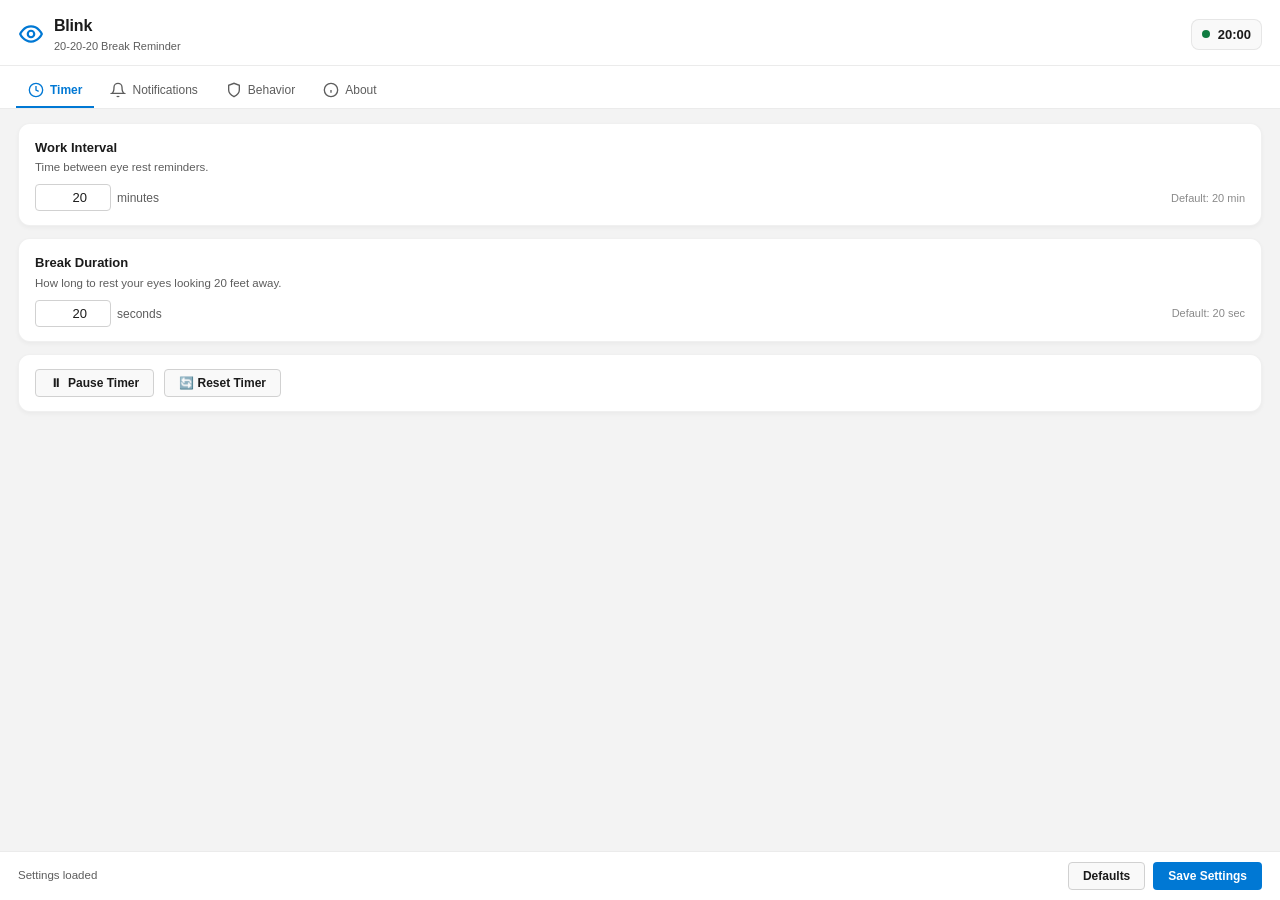
==== src/index.html @ 4444dc6b "feat: initial release of Blink 20-20-20 break reminder" ====
<!DOCTYPE html>
<html lang="en">
<head>
  <meta charset="UTF-8">
  <meta name="viewport" content="width=device-width, initial-scale=1.0">
  <title>Blink — Settings</title>
  <link rel="stylesheet" href="style.css">
</head>
<body>
  <div class="app-container">
    <!-- Header -->
    <header class="app-header">
      <div class="header-brand">
        <svg class="brand-icon" viewBox="0 0 24 24" fill="none" stroke="currentColor" stroke-width="2" stroke-linecap="round" stroke-linejoin="round">
          <path d="M2 12s3-7 10-7 10 7 10 7-3 7-10 7-10-7-10-7Z"/>
          <circle cx="12" cy="12" r="3"/>
        </svg>
        <div>
          <h1 class="brand-title">Blink</h1>
          <span class="brand-subtitle">20-20-20 Break Reminder</span>
        </div>
      </div>
      <div class="timer-badge" id="timerBadge">
        <span class="status-dot green" id="statusDot"></span>
        <span id="headerCountdown">--:--</span>
      </div>
    </header>

    <!-- Navigation Tabs -->
    <nav class="nav-tabs" role="tablist">
      <button class="tab-btn active" data-tab="timer" role="tab" aria-selected="true">
        <svg viewBox="0 0 24 24" width="16" height="16" stroke="currentColor" fill="none" stroke-width="2"><circle cx="12" cy="12" r="10"/><polyline points="12 6 12 12 16 14"/></svg>
        Timer
      </button>
      <button class="tab-btn" data-tab="notifications" role="tab" aria-selected="false">
        <svg viewBox="0 0 24 24" width="16" height="16" stroke="currentColor" fill="none" stroke-width="2"><path d="M18 8A6 6 0 0 0 6 8c0 7-3 9-3 9h18s-3-2-3-9"/><path d="M13.73 21a2 2 0 0 1-3.46 0"/></svg>
        Notifications
      </button>
      <button class="tab-btn" data-tab="behavior" role="tab" aria-selected="false">
        <svg viewBox="0 0 24 24" width="16" height="16" stroke="currentColor" fill="none" stroke-width="2"><path d="M12 22s8-4 8-10V5l-8-3-8 3v7c0 6 8 10 8 10z"/></svg>
        Behavior
      </button>
      <button class="tab-btn" data-tab="about" role="tab" aria-selected="false">
        <svg viewBox="0 0 24 24" width="16" height="16" stroke="currentColor" fill="none" stroke-width="2"><circle cx="12" cy="12" r="10"/><line x1="12" y1="16" x2="12" y2="12"/><line x1="12" y1="8" x2="12.01" y2="8"/></svg>
        About
      </button>
    </nav>

    <!-- Content Sections -->
    <main class="tab-content-container">
      <!-- 1. Timer Tab -->
      <section class="tab-pane active" id="tab-timer">
        <div class="card">
          <div class="card-header">
            <h3 class="card-title">Work Interval</h3>
            <p class="card-desc">Time between eye rest reminders.</p>
          </div>
          <div class="control-row">
            <div class="input-with-unit">
              <input type="number" id="workDuration" min="1" max="180" value="20" class="fluent-input">
              <span class="unit-label">minutes</span>
            </div>
            <span class="preset-hint">Default: 20 min</span>
          </div>
        </div>

        <div class="card">
          <div class="card-header">
            <h3 class="card-title">Break Duration</h3>
            <p class="card-desc">How long to rest your eyes looking 20 feet away.</p>
          </div>
          <div class="control-row">
            <div class="input-with-unit">
              <input type="number" id="breakDuration" min="5" max="300" value="20" class="fluent-input">
              <span class="unit-label">seconds</span>
            </div>
            <span class="preset-hint">Default: 20 sec</span>
          </div>
        </div>

        <div class="card action-preview-card">
          <div class="quick-actions">
            <button class="fluent-button secondary" id="btnPauseResume">
              <span id="pauseResumeIcon">⏸</span> <span id="pauseResumeText">Pause Timer</span>
            </button>
            <button class="fluent-button secondary" id="btnResetTimer">
              🔄 Reset Timer
            </button>
          </div>
        </div>
      </section>

      <!-- 2. Notifications Tab -->
      <section class="tab-pane" id="tab-notifications">
        <div class="card">
          <div class="card-header">
            <h3 class="card-title">Notification Style</h3>
            <p class="card-desc">Select how Blink alerts you when it's time for a break.</p>
          </div>
          <div class="radio-group">
            <label class="radio-option">
              <input type="radio" name="notificationStyle" value="toast" checked>
              <div class="radio-card">
                <span class="radio-title">Windows Toast</span>
                <span class="radio-desc">Native Windows 11 notification banner.</span>
              </div>
            </label>
            <label class="radio-option">
              <input type="radio" name="notificationStyle" value="overlay">
              <div class="radio-card">
                <span class="radio-title">Screen Overlay</span>
                <span class="radio-desc">Gentle corner prompt with direct Snooze button.</span>
              </div>
            </label>
            <label class="radio-option">
              <input type="radio" name="notificationStyle" value="tray">
              <div class="radio-card">
                <span class="radio-title">System Tray Tip</span>
                <span class="radio-desc">Subtle balloon alert directly from the tray icon.</span>
              </div>
            </label>
          </div>
        </div>

        <div class="card">
          <div class="card-header">
            <h3 class="card-title">Snooze Duration</h3>
            <p class="card-desc">How long to delay a break when snoozed.</p>
          </div>
          <div class="control-row">
            <div class="input-with-unit">
              <input type="number" id="snoozeDuration" min="1" max="60" value="5" class="fluent-input">
              <span class="unit-label">minutes</span>
            </div>
          </div>
        </div>

        <div class="card">
          <div class="toggle-row">
            <div>
              <h3 class="card-title">Audio Chime</h3>
              <p class="card-desc">Play a soft, relaxing bell chime when break starts.</p>
            </div>
            <label class="fluent-switch">
              <input type="checkbox" id="soundEnabled" checked>
              <span class="switch-slider"></span>
            </label>
          </div>

          <div class="slider-row" id="volumeControlRow">
            <span class="slider-icon">🔈</span>
            <input type="range" id="soundVolume" min="0" max="1" step="0.05" value="0.5" class="fluent-slider">
            <span class="slider-icon">🔊</span>
            <span class="slider-value" id="volumeValue">50%</span>
          </div>

          <div class="preview-actions">
            <button class="fluent-button secondary small" id="btnTestSound">🎵 Test Chime</button>
            <button class="fluent-button secondary small" id="btnTestNotification">🔔 Test Notification</button>
          </div>
        </div>
      </section>

      <!-- 3. Behavior Tab -->
      <section class="tab-pane" id="tab-behavior">
        <div class="card">
          <div class="toggle-row">
            <div>
              <h3 class="card-title">Smart Idle Detection</h3>
              <p class="card-desc">Auto-pause timer when you're away from keyboard or mouse.</p>
            </div>
            <label class="fluent-switch">
              <input type="checkbox" id="idleEnabled" checked>
              <span class="switch-slider"></span>
            </label>
          </div>
          <div class="control-row nested-control" id="idleThresholdRow">
            <label for="idleThreshold">Idle after:</label>
            <div class="input-with-unit">
              <input type="number" id="idleThreshold" min="30" max="1800" value="120" class="fluent-input">
              <span class="unit-label">seconds</span>
            </div>
          </div>
        </div>

        <div class="card">
          <div class="toggle-row">
            <div>
              <h3 class="card-title">Respect Focus Assist</h3>
              <p class="card-desc">Suppress notifications during Do Not Disturb or full-screen gaming.</p>
            </div>
            <label class="fluent-switch">
              <input type="checkbox" id="focusAssistEnabled" checked>
              <span class="switch-slider"></span>
            </label>
          </div>
        </div>

        <div class="card">
          <div class="toggle-row">
            <div>
              <h3 class="card-title">Launch on Startup</h3>
              <p class="card-desc">Start Blink minimized to system tray when Windows boots.</p>
            </div>
            <label class="fluent-switch">
              <input type="checkbox" id="autoStartEnabled" checked>
              <span class="switch-slider"></span>
            </label>
          </div>
        </div>
      </section>

      <!-- 4. About Tab -->
      <section class="tab-pane" id="tab-about">
        <div class="card about-hero">
          <div class="about-logo">👁</div>
          <h2 class="about-app-name">Blink</h2>
          <span class="version-tag">Version 1.0.0</span>
          <p class="about-motto">Protect your vision with effortless 20-20-20 micro-breaks.</p>
        </div>

        <div class="card">
          <h3 class="card-title">Privacy & Philosophy</h3>
          <p class="about-text">
            Blink is 100% offline, privacy-first, and open-source under the MIT License. No analytics, no telemetry, no background network usage.
          </p>
          <div class="config-location">
            <span class="config-label">Config Path:</span>
            <code id="configPathDisplay">%APPDATA%\Blink\config.json</code>
          </div>
        </div>
      </section>
    </main>

    <!-- Footer Action Bar -->
    <footer class="app-footer">
      <div class="footer-status" id="footerStatus">
        <span class="status-text">Ready</span>
      </div>
      <div class="footer-actions">
        <button class="fluent-button secondary" id="btnResetDefaults">Defaults</button>
        <button class="fluent-button primary" id="btnSaveConfig">Save Settings</button>
      </div>
    </footer>
  </div>

  <script src="main.js"></script>
</body>
</html>
---- src/style.css ----
/* Blink — Windows 11 Fluent Design Styling */

:root {
  --bg-app: #f3f3f3;
  --bg-card: #ffffff;
  --bg-card-secondary: #f9f9f9;
  --text-primary: #1b1b1b;
  --text-secondary: #5d5d5d;
  --text-tertiary: #8a8a8a;
  --accent: #0078d4;
  --accent-hover: #0067b8;
  --accent-active: #005a9e;
  --accent-text: #ffffff;
  --border-subtle: rgba(0, 0, 0, 0.08);
  --border-card: rgba(0, 0, 0, 0.06);
  --border-input: #d1d1d1;
  --shadow-subtle: 0 2px 4px rgba(0, 0, 0, 0.04);
  --shadow-card: 0 4px 12px rgba(0, 0, 0, 0.06);
  --radius-sm: 4px;
  --radius-md: 8px;
  --radius-lg: 12px;
  --font-family: "Segoe UI Variable Text", "Segoe UI", -apple-system, BlinkMacSystemFont, Roboto, sans-serif;
  --color-green: #107c41;
  --color-yellow: #f2c80f;
  --color-red: #d13438;
}

@media (prefers-color-scheme: dark) {
  :root {
    --bg-app: #202020;
    --bg-card: #2d2d2d;
    --bg-card-secondary: #262626;
    --text-primary: #ffffff;
    --text-secondary: #bbbbbb;
    --text-tertiary: #888888;
    --accent: #60cdff;
    --accent-hover: #78d5ff;
    --accent-active: #47b8eb;
    --accent-text: #000000;
    --border-subtle: rgba(255, 255, 255, 0.08);
    --border-card: rgba(255, 255, 255, 0.06);
    --border-input: #444444;
    --shadow-subtle: 0 2px 6px rgba(0, 0, 0, 0.25);
    --shadow-card: 0 4px 16px rgba(0, 0, 0, 0.35);
    --color-green: #49c47e;
    --color-yellow: #ffd53d;
    --color-red: #f36c70;
  }
}

* {
  box-sizing: border-box;
  margin: 0;
  padding: 0;
  user-select: none;
}

body {
  font-family: var(--font-family);
  background-color: var(--bg-app);
  color: var(--text-primary);
  line-height: 1.5;
  overflow: hidden;
  font-size: 13px;
  -webkit-font-smoothing: antialiased;
}

.app-container {
  display: flex;
  flex-direction: column;
  height: 100vh;
  width: 100vw;
}

/* Header */
.app-header {
  display: flex;
  justify-content: space-between;
  align-items: center;
  padding: 14px 18px 10px;
  border-bottom: 1px solid var(--border-subtle);
  background: var(--bg-card);
}

.header-brand {
  display: flex;
  align-items: center;
  gap: 10px;
}

.brand-icon {
  width: 26px;
  height: 26px;
  color: var(--accent);
}

.brand-title {
  font-size: 16px;
  font-weight: 600;
  letter-spacing: -0.2px;
}

.brand-subtitle {
  font-size: 11px;
  color: var(--text-secondary);
  display: block;
}

.timer-badge {
  display: flex;
  align-items: center;
  gap: 8px;
  background: var(--bg-card-secondary);
  padding: 5px 10px;
  border-radius: var(--radius-md);
  border: 1px solid var(--border-subtle);
  font-weight: 600;
  font-size: 13px;
  font-variant-numeric: tabular-nums;
}

.status-dot {
  width: 8px;
  height: 8px;
  border-radius: 50%;
  background-color: var(--color-green);
  transition: background-color 0.2s ease;
}

.status-dot.green { background-color: var(--color-green); }
.status-dot.yellow { background-color: var(--color-yellow); }
.status-dot.red { background-color: var(--color-red); }

/* Navigation Tabs */
.nav-tabs {
  display: flex;
  gap: 4px;
  padding: 8px 16px 0;
  background: var(--bg-card);
  border-bottom: 1px solid var(--border-subtle);
}

.tab-btn {
  display: flex;
  align-items: center;
  gap: 6px;
  padding: 8px 12px;
  border: none;
  background: transparent;
  color: var(--text-secondary);
  font-family: inherit;
  font-size: 12px;
  font-weight: 500;
  border-radius: var(--radius-md) var(--radius-md) 0 0;
  cursor: pointer;
  border-bottom: 2px solid transparent;
  transition: all 0.15s ease;
}

.tab-btn:hover {
  color: var(--text-primary);
  background: var(--bg-card-secondary);
}

.tab-btn.active {
  color: var(--accent);
  border-bottom-color: var(--accent);
  font-weight: 600;
}

/* Tab Content */
.tab-content-container {
  flex: 1;
  overflow-y: auto;
  padding: 14px 18px;
  display: flex;
  flex-direction: column;
  gap: 12px;
}

.tab-pane {
  display: none;
  flex-direction: column;
  gap: 12px;
}

.tab-pane.active {
  display: flex;
}

/* Cards */
.card {
  background: var(--bg-card);
  border: 1px solid var(--border-card);
  border-radius: var(--radius-lg);
  padding: 14px 16px;
  box-shadow: var(--shadow-subtle);
}

.card-header {
  margin-bottom: 8px;
}

.card-title {
  font-size: 13px;
  font-weight: 600;
  color: var(--text-primary);
}

.card-desc {
  font-size: 11.5px;
  color: var(--text-secondary);
  margin-top: 2px;
}

/* Inputs & Form Controls */
.control-row {
  display: flex;
  align-items: center;
  justify-content: space-between;
  gap: 12px;
}

.nested-control {
  margin-top: 10px;
  padding-top: 10px;
  border-top: 1px solid var(--border-subtle);
}

.input-with-unit {
  display: flex;
  align-items: center;
  gap: 6px;
}

.fluent-input {
  width: 76px;
  padding: 5px 8px;
  font-size: 13px;
  font-family: inherit;
  font-weight: 500;
  border: 1px solid var(--border-input);
  border-radius: var(--radius-sm);
  background: var(--bg-card);
  color: var(--text-primary);
  text-align: right;
  transition: border-color 0.15s ease;
}

.fluent-input:focus {
  outline: none;
  border-color: var(--accent);
  box-shadow: 0 0 0 2px rgba(0, 120, 212, 0.2);
}

.unit-label {
  font-size: 12px;
  color: var(--text-secondary);
}

.preset-hint {
  font-size: 11px;
  color: var(--text-tertiary);
}

/* Switch */
.toggle-row {
  display: flex;
  justify-content: space-between;
  align-items: center;
  gap: 16px;
}

.fluent-switch {
  position: relative;
  display: inline-block;
  width: 40px;
  height: 20px;
  flex-shrink: 0;
}

.fluent-switch input {
  opacity: 0;
  width: 0;
  height: 0;
}

.switch-slider {
  position: absolute;
  cursor: pointer;
  top: 0; left: 0; right: 0; bottom: 0;
  background-color: #888888;
  border-radius: 20px;
  transition: 0.2s;
}

.switch-slider:before {
  position: absolute;
  content: "";
  height: 14px;
  width: 14px;
  left: 3px;
  bottom: 3px;
  background-color: white;
  border-radius: 50%;
  transition: 0.2s;
}

.fluent-switch input:checked + .switch-slider {
  background-color: var(--accent);
}

.fluent-switch input:checked + .switch-slider:before {
  transform: translateX(20px);
}

/* Radio Group */
.radio-group {
  display: flex;
  flex-direction: column;
  gap: 8px;
  margin-top: 4px;
}

.radio-option {
  display: flex;
  align-items: flex-start;
  gap: 10px;
  padding: 8px 10px;
  border-radius: var(--radius-md);
  border: 1px solid var(--border-subtle);
  background: var(--bg-card-secondary);
  cursor: pointer;
  transition: all 0.15s ease;
}

.radio-option:hover {
  border-color: var(--accent);
}

.radio-option input[type="radio"] {
  margin-top: 3px;
  accent-color: var(--accent);
}

.radio-card {
  display: flex;
  flex-direction: column;
}

.radio-title {
  font-weight: 600;
  font-size: 12.5px;
}

.radio-desc {
  font-size: 11px;
  color: var(--text-secondary);
}

/* Slider Row */
.slider-row {
  display: flex;
  align-items: center;
  gap: 10px;
  margin: 12px 0 6px;
}

.fluent-slider {
  flex: 1;
  accent-color: var(--accent);
  cursor: pointer;
}

.slider-icon {
  font-size: 14px;
}

.slider-value {
  width: 38px;
  font-size: 12px;
  font-weight: 600;
  text-align: right;
  font-variant-numeric: tabular-nums;
}

.preview-actions {
  display: flex;
  gap: 8px;
  margin-top: 10px;
}

.quick-actions {
  display: flex;
  gap: 10px;
}

/* Buttons */
.fluent-button {
  font-family: inherit;
  font-size: 12px;
  font-weight: 600;
  padding: 6px 14px;
  border-radius: var(--radius-sm);
  border: 1px solid transparent;
  cursor: pointer;
  transition: all 0.15s ease;
  display: inline-flex;
  align-items: center;
  justify-content: center;
  gap: 6px;
}

.fluent-button.primary {
  background-color: var(--accent);
  color: var(--accent-text);
}

.fluent-button.primary:hover {
  background-color: var(--accent-hover);
}

.fluent-button.primary:active {
  background-color: var(--accent-active);
}

.fluent-button.secondary {
  background-color: var(--bg-card-secondary);
  color: var(--text-primary);
  border-color: var(--border-input);
}

.fluent-button.secondary:hover {
  background-color: var(--bg-card);
  border-color: var(--text-secondary);
}

.fluent-button.small {
  padding: 4px 10px;
  font-size: 11.5px;
}

/* About Tab */
.about-hero {
  text-align: center;
  padding: 20px 10px;
}

.about-logo {
  font-size: 36px;
  margin-bottom: 6px;
}

.about-app-name {
  font-size: 18px;
  font-weight: 700;
}

.version-tag {
  display: inline-block;
  background: var(--bg-card-secondary);
  border: 1px solid var(--border-subtle);
  padding: 2px 8px;
  border-radius: 12px;
  font-size: 11px;
  color: var(--text-secondary);
  margin: 4px 0 8px;
}

.about-motto {
  font-size: 12px;
  color: var(--text-secondary);
}

.about-text {
  font-size: 12px;
  color: var(--text-secondary);
  line-height: 1.6;
}

.config-location {
  margin-top: 10px;
  padding: 8px 10px;
  background: var(--bg-card-secondary);
  border-radius: var(--radius-sm);
  display: flex;
  flex-direction: column;
  gap: 4px;
}

.config-label {
  font-size: 10.5px;
  color: var(--text-tertiary);
  text-transform: uppercase;
  letter-spacing: 0.5px;
}

.config-location code {
  font-family: Consolas, monospace;
  font-size: 11px;
  color: var(--accent);
}

/* Footer */
.app-footer {
  display: flex;
  justify-content: space-between;
  align-items: center;
  padding: 10px 18px;
  background: var(--bg-card);
  border-top: 1px solid var(--border-subtle);
}

.footer-status {
  font-size: 11.5px;
  color: var(--text-secondary);
}

.footer-actions {
  display: flex;
  gap: 8px;
}
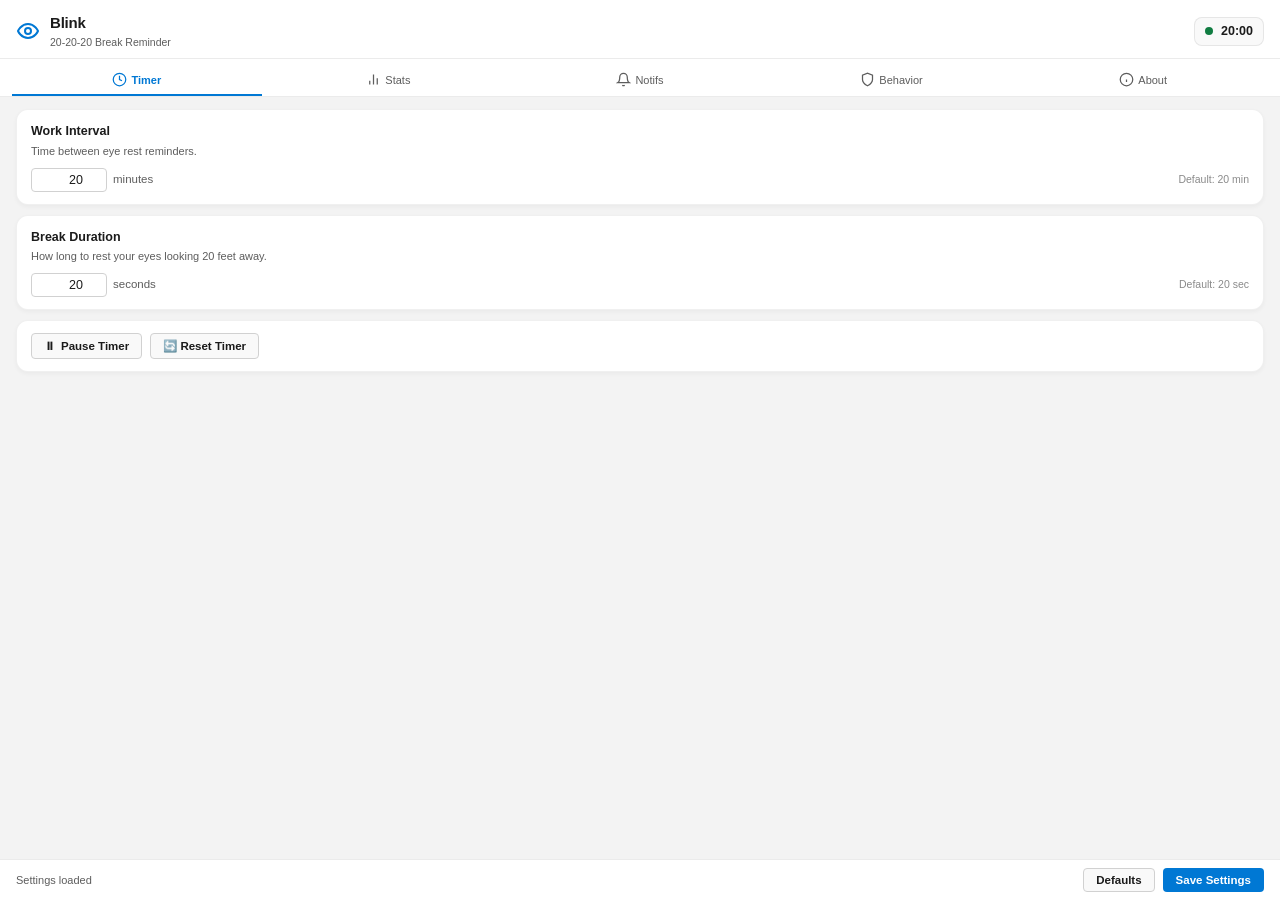
==== commit d5ecb209: "feat: complete v1.2.0 release (dark/light theme, break stats, custom messages, global hotkeys, multi" ====
--- a/src/index.html
+++ b/src/index.html
@@ -26,23 +26,27 @@
       </div>
     </header>
 
-    <!-- Navigation Tabs -->
+    <!-- Navigation Tabs (5 Tabs) -->
     <nav class="nav-tabs" role="tablist">
-      <button class="tab-btn active" data-tab="timer" role="tab" aria-selected="true">
-        <svg viewBox="0 0 24 24" width="16" height="16" stroke="currentColor" fill="none" stroke-width="2"><circle cx="12" cy="12" r="10"/><polyline points="12 6 12 12 16 14"/></svg>
-        Timer
-      </button>
-      <button class="tab-btn" data-tab="notifications" role="tab" aria-selected="false">
-        <svg viewBox="0 0 24 24" width="16" height="16" stroke="currentColor" fill="none" stroke-width="2"><path d="M18 8A6 6 0 0 0 6 8c0 7-3 9-3 9h18s-3-2-3-9"/><path d="M13.73 21a2 2 0 0 1-3.46 0"/></svg>
-        Notifications
-      </button>
-      <button class="tab-btn" data-tab="behavior" role="tab" aria-selected="false">
-        <svg viewBox="0 0 24 24" width="16" height="16" stroke="currentColor" fill="none" stroke-width="2"><path d="M12 22s8-4 8-10V5l-8-3-8 3v7c0 6 8 10 8 10z"/></svg>
-        Behavior
-      </button>
-      <button class="tab-btn" data-tab="about" role="tab" aria-selected="false">
-        <svg viewBox="0 0 24 24" width="16" height="16" stroke="currentColor" fill="none" stroke-width="2"><circle cx="12" cy="12" r="10"/><line x1="12" y1="16" x2="12" y2="12"/><line x1="12" y1="8" x2="12.01" y2="8"/></svg>
-        About
+      <button class="tab-btn active" data-tab="timer" role="tab" aria-selected="true" title="Timer Settings">
+        <svg viewBox="0 0 24 24" width="15" height="15" stroke="currentColor" fill="none" stroke-width="2"><circle cx="12" cy="12" r="10"/><polyline points="12 6 12 12 16 14"/></svg>
+        <span>Timer</span>
+      </button>
+      <button class="tab-btn" data-tab="stats" role="tab" aria-selected="false" title="Break Stats & History">
+        <svg viewBox="0 0 24 24" width="15" height="15" stroke="currentColor" fill="none" stroke-width="2"><line x1="18" y1="20" x2="18" y2="10"/><line x1="12" y1="20" x2="12" y2="4"/><line x1="6" y1="20" x2="6" y2="14"/></svg>
+        <span>Stats</span>
+      </button>
+      <button class="tab-btn" data-tab="notifications" role="tab" aria-selected="false" title="Notification Preferences">
+        <svg viewBox="0 0 24 24" width="15" height="15" stroke="currentColor" fill="none" stroke-width="2"><path d="M18 8A6 6 0 0 0 6 8c0 7-3 9-3 9h18s-3-2-3-9"/><path d="M13.73 21a2 2 0 0 1-3.46 0"/></svg>
+        <span>Notifs</span>
+      </button>
+      <button class="tab-btn" data-tab="behavior" role="tab" aria-selected="false" title="System Behavior & Hotkeys">
+        <svg viewBox="0 0 24 24" width="15" height="15" stroke="currentColor" fill="none" stroke-width="2"><path d="M12 22s8-4 8-10V5l-8-3-8 3v7c0 6 8 10 8 10z"/></svg>
+        <span>Behavior</span>
+      </button>
+      <button class="tab-btn" data-tab="about" role="tab" aria-selected="false" title="About & Updates">
+        <svg viewBox="0 0 24 24" width="15" height="15" stroke="currentColor" fill="none" stroke-width="2"><circle cx="12" cy="12" r="10"/><line x1="12" y1="16" x2="12" y2="12"/><line x1="12" y1="8" x2="12.01" y2="8"/></svg>
+        <span>About</span>
       </button>
     </nav>
 
@@ -90,7 +94,42 @@
         </div>
       </section>
 
-      <!-- 2. Notifications Tab -->
+      <!-- 2. Stats Tab -->
+      <section class="tab-pane" id="tab-stats">
+        <div class="stats-grid">
+          <div class="stat-tile">
+            <span class="stat-value" id="statToday">0</span>
+            <span class="stat-label">Today</span>
+          </div>
+          <div class="stat-tile">
+            <span class="stat-value" id="statWeek">0</span>
+            <span class="stat-label">This Week</span>
+          </div>
+          <div class="stat-tile">
+            <span class="stat-value" id="statAvg">0.0</span>
+            <span class="stat-label">Daily Avg</span>
+          </div>
+          <div class="stat-tile">
+            <span class="stat-value" id="statStreak">0</span>
+            <span class="stat-label">🔥 Streak</span>
+          </div>
+        </div>
+
+        <div class="card chart-card">
+          <div class="card-header chart-header">
+            <div>
+              <h3 class="card-title">7-Day Break Activity</h3>
+              <p class="card-desc">Completed & dismissed breaks per day.</p>
+            </div>
+            <button class="fluent-button secondary small" id="btnRefreshStats" title="Refresh Statistics">🔄 Refresh</button>
+          </div>
+          <div class="canvas-wrapper">
+            <canvas id="statsChart" width="380" height="130"></canvas>
+          </div>
+        </div>
+      </section>
+
+      <!-- 3. Notifications Tab -->
       <section class="tab-pane" id="tab-notifications">
         <div class="card">
           <div class="card-header">
@@ -124,6 +163,28 @@
 
         <div class="card">
           <div class="card-header">
+            <h3 class="card-title">Break Reminder Message</h3>
+            <p class="card-desc">Custom message for reminders. Use <code>|</code> to rotate between multiple messages.</p>
+          </div>
+          <textarea id="breakMessage" class="fluent-textarea" rows="2" placeholder="Time for a 20-second break! Look at something 20 feet away."></textarea>
+          <span class="preset-hint">Example: Look at something far away | Stretch your arms | Drink water</span>
+        </div>
+
+        <div class="card">
+          <div class="card-header">
+            <h3 class="card-title">Overlay Display Monitor</h3>
+            <p class="card-desc">Which screen to display the overlay prompt on.</p>
+          </div>
+          <div class="control-row">
+            <select id="overlayMonitor" class="fluent-select">
+              <option value="primary">Primary Monitor</option>
+              <option value="cursor">Monitor with Active Cursor</option>
+            </select>
+          </div>
+        </div>
+
+        <div class="card">
+          <div class="card-header">
             <h3 class="card-title">Snooze Duration</h3>
             <p class="card-desc">How long to delay a break when snoozed.</p>
           </div>
@@ -139,7 +200,7 @@
           <div class="toggle-row">
             <div>
               <h3 class="card-title">Audio Chime</h3>
-              <p class="card-desc">Play a soft, relaxing bell chime when break starts.</p>
+              <p class="card-desc">Play a soft bell chime when a break starts.</p>
             </div>
             <label class="fluent-switch">
               <input type="checkbox" id="soundEnabled" checked>
@@ -161,8 +222,38 @@
         </div>
       </section>
 
-      <!-- 3. Behavior Tab -->
+      <!-- 4. Behavior Tab -->
       <section class="tab-pane" id="tab-behavior">
+        <div class="card">
+          <div class="card-header">
+            <h3 class="card-title">Theme & Appearance</h3>
+            <p class="card-desc">Override application color theme.</p>
+          </div>
+          <div class="control-row">
+            <select id="themeSelect" class="fluent-select">
+              <option value="system">Windows System Default</option>
+              <option value="dark">Dark Theme</option>
+              <option value="light">Light Theme</option>
+            </select>
+          </div>
+        </div>
+
+        <div class="card">
+          <div class="toggle-row">
+            <div>
+              <h3 class="card-title">Global Keyboard Shortcuts</h3>
+              <p class="card-desc">
+                <span class="hotkey-badge">Ctrl+Shift+B</span> Pause/Resume &nbsp;|&nbsp; 
+                <span class="hotkey-badge">Ctrl+Shift+N</span> Skip Break
+              </p>
+            </div>
+            <label class="fluent-switch">
+              <input type="checkbox" id="hotkeysEnabled" checked>
+              <span class="switch-slider"></span>
+            </label>
+          </div>
+        </div>
+
         <div class="card">
           <div class="toggle-row">
             <div>
@@ -210,13 +301,30 @@
         </div>
       </section>
 
-      <!-- 4. About Tab -->
+      <!-- 5. About Tab -->
       <section class="tab-pane" id="tab-about">
         <div class="card about-hero">
           <div class="about-logo">👁</div>
           <h2 class="about-app-name">Blink</h2>
-          <span class="version-tag">Version 1.0.0</span>
+          <span class="version-tag">Version 1.2.0</span>
           <p class="about-motto">Protect your vision with effortless 20-20-20 micro-breaks.</p>
+        </div>
+
+        <div class="card">
+          <div class="card-header">
+            <h3 class="card-title">Software Updates</h3>
+            <p class="card-desc">Check for the latest releases on GitHub.</p>
+          </div>
+          <div class="update-box" id="updateBox">
+            <div class="update-result" id="updateResult">
+              <span class="update-hint">Click below to check if a new version is available.</span>
+            </div>
+            <div class="update-actions">
+              <button class="fluent-button secondary small" id="btnCheckUpdates">
+                🔄 Check for Updates
+              </button>
+            </div>
+          </div>
         </div>
 
         <div class="card">
@@ -225,7 +333,7 @@
             Blink is 100% offline, privacy-first, and open-source under the MIT License. No analytics, no telemetry, no background network usage.
           </p>
           <div class="config-location">
-            <span class="config-label">Config Path:</span>
+            <span class="config-label">Data Directory:</span>
             <code id="configPathDisplay">%APPDATA%\Blink\config.json</code>
           </div>
         </div>
--- a/src/style.css
+++ b/src/style.css
@@ -48,6 +48,50 @@
   }
 }
 
+/* Explicit Dark Theme Override */
+html[data-theme="dark"] {
+  --bg-app: #202020;
+  --bg-card: #2d2d2d;
+  --bg-card-secondary: #262626;
+  --text-primary: #ffffff;
+  --text-secondary: #bbbbbb;
+  --text-tertiary: #888888;
+  --accent: #60cdff;
+  --accent-hover: #78d5ff;
+  --accent-active: #47b8eb;
+  --accent-text: #000000;
+  --border-subtle: rgba(255, 255, 255, 0.08);
+  --border-card: rgba(255, 255, 255, 0.06);
+  --border-input: #444444;
+  --shadow-subtle: 0 2px 6px rgba(0, 0, 0, 0.25);
+  --shadow-card: 0 4px 16px rgba(0, 0, 0, 0.35);
+  --color-green: #49c47e;
+  --color-yellow: #ffd53d;
+  --color-red: #f36c70;
+}
+
+/* Explicit Light Theme Override */
+html[data-theme="light"] {
+  --bg-app: #f3f3f3;
+  --bg-card: #ffffff;
+  --bg-card-secondary: #f9f9f9;
+  --text-primary: #1b1b1b;
+  --text-secondary: #5d5d5d;
+  --text-tertiary: #8a8a8a;
+  --accent: #0078d4;
+  --accent-hover: #0067b8;
+  --accent-active: #005a9e;
+  --accent-text: #ffffff;
+  --border-subtle: rgba(0, 0, 0, 0.08);
+  --border-card: rgba(0, 0, 0, 0.06);
+  --border-input: #d1d1d1;
+  --shadow-subtle: 0 2px 4px rgba(0, 0, 0, 0.04);
+  --shadow-card: 0 4px 12px rgba(0, 0, 0, 0.06);
+  --color-green: #107c41;
+  --color-yellow: #f2c80f;
+  --color-red: #d13438;
+}
+
 * {
   box-sizing: border-box;
   margin: 0;
@@ -77,7 +121,7 @@
   display: flex;
   justify-content: space-between;
   align-items: center;
-  padding: 14px 18px 10px;
+  padding: 12px 16px 8px;
   border-bottom: 1px solid var(--border-subtle);
   background: var(--bg-card);
 }
@@ -89,19 +133,19 @@
 }
 
 .brand-icon {
-  width: 26px;
-  height: 26px;
+  width: 24px;
+  height: 24px;
   color: var(--accent);
 }
 
 .brand-title {
-  font-size: 16px;
+  font-size: 15px;
   font-weight: 600;
   letter-spacing: -0.2px;
 }
 
 .brand-subtitle {
-  font-size: 11px;
+  font-size: 10.5px;
   color: var(--text-secondary);
   display: block;
 }
@@ -111,11 +155,11 @@
   align-items: center;
   gap: 8px;
   background: var(--bg-card-secondary);
-  padding: 5px 10px;
+  padding: 4px 10px;
   border-radius: var(--radius-md);
   border: 1px solid var(--border-subtle);
   font-weight: 600;
-  font-size: 13px;
+  font-size: 12.5px;
   font-variant-numeric: tabular-nums;
 }
 
@@ -131,30 +175,33 @@
 .status-dot.yellow { background-color: var(--color-yellow); }
 .status-dot.red { background-color: var(--color-red); }
 
-/* Navigation Tabs */
+/* Navigation Tabs (5 Tabs) */
 .nav-tabs {
   display: flex;
-  gap: 4px;
-  padding: 8px 16px 0;
+  gap: 2px;
+  padding: 6px 12px 0;
   background: var(--bg-card);
   border-bottom: 1px solid var(--border-subtle);
 }
 
 .tab-btn {
-  display: flex;
-  align-items: center;
-  gap: 6px;
-  padding: 8px 12px;
+  flex: 1;
+  display: flex;
+  align-items: center;
+  justify-content: center;
+  gap: 4px;
+  padding: 7px 6px;
   border: none;
   background: transparent;
   color: var(--text-secondary);
   font-family: inherit;
-  font-size: 12px;
+  font-size: 11px;
   font-weight: 500;
   border-radius: var(--radius-md) var(--radius-md) 0 0;
   cursor: pointer;
   border-bottom: 2px solid transparent;
   transition: all 0.15s ease;
+  white-space: nowrap;
 }
 
 .tab-btn:hover {
@@ -172,16 +219,16 @@
 .tab-content-container {
   flex: 1;
   overflow-y: auto;
-  padding: 14px 18px;
-  display: flex;
-  flex-direction: column;
-  gap: 12px;
+  padding: 12px 16px;
+  display: flex;
+  flex-direction: column;
+  gap: 10px;
 }
 
 .tab-pane {
   display: none;
   flex-direction: column;
-  gap: 12px;
+  gap: 10px;
 }
 
 .tab-pane.active {
@@ -193,7 +240,7 @@
   background: var(--bg-card);
   border: 1px solid var(--border-card);
   border-radius: var(--radius-lg);
-  padding: 14px 16px;
+  padding: 12px 14px;
   box-shadow: var(--shadow-subtle);
 }
 
@@ -202,15 +249,79 @@
 }
 
 .card-title {
-  font-size: 13px;
+  font-size: 12.5px;
   font-weight: 600;
   color: var(--text-primary);
 }
 
 .card-desc {
-  font-size: 11.5px;
+  font-size: 11px;
   color: var(--text-secondary);
   margin-top: 2px;
+}
+
+/* Stats Tab */
+.stats-grid {
+  display: grid;
+  grid-template-columns: repeat(4, 1fr);
+  gap: 8px;
+}
+
+.stat-tile {
+  background: var(--bg-card);
+  border: 1px solid var(--border-card);
+  border-radius: var(--radius-md);
+  padding: 9px 6px;
+  text-align: center;
+  box-shadow: var(--shadow-subtle);
+  display: flex;
+  flex-direction: column;
+  gap: 2px;
+}
+
+.stat-value {
+  font-size: 16px;
+  font-weight: 700;
+  color: var(--accent);
+  line-height: 1.2;
+}
+
+.stat-label {
+  font-size: 9.5px;
+  color: var(--text-secondary);
+  text-transform: uppercase;
+  letter-spacing: 0.4px;
+  font-weight: 600;
+}
+
+.chart-card {
+  display: flex;
+  flex-direction: column;
+  gap: 8px;
+}
+
+.chart-header {
+  display: flex;
+  justify-content: space-between;
+  align-items: flex-start;
+  margin-bottom: 4px;
+}
+
+.canvas-wrapper {
+  width: 100%;
+  height: 130px;
+  background: var(--bg-card-secondary);
+  border-radius: var(--radius-md);
+  border: 1px solid var(--border-subtle);
+  padding: 4px;
+  display: flex;
+  align-items: center;
+  justify-content: center;
+}
+
+#statsChart {
+  width: 100%;
+  height: 100%;
 }
 
 /* Inputs & Form Controls */
@@ -218,12 +329,12 @@
   display: flex;
   align-items: center;
   justify-content: space-between;
-  gap: 12px;
+  gap: 10px;
 }
 
 .nested-control {
-  margin-top: 10px;
-  padding-top: 10px;
+  margin-top: 8px;
+  padding-top: 8px;
   border-top: 1px solid var(--border-subtle);
 }
 
@@ -235,8 +346,8 @@
 
 .fluent-input {
   width: 76px;
-  padding: 5px 8px;
-  font-size: 13px;
+  padding: 4px 8px;
+  font-size: 12.5px;
   font-family: inherit;
   font-weight: 500;
   border: 1px solid var(--border-input);
@@ -253,14 +364,68 @@
   box-shadow: 0 0 0 2px rgba(0, 120, 212, 0.2);
 }
 
+.fluent-select {
+  width: 100%;
+  padding: 5px 8px;
+  font-size: 12px;
+  font-family: inherit;
+  border: 1px solid var(--border-input);
+  border-radius: var(--radius-sm);
+  background: var(--bg-card);
+  color: var(--text-primary);
+  outline: none;
+  cursor: pointer;
+  transition: border-color 0.15s ease;
+}
+
+.fluent-select:focus {
+  border-color: var(--accent);
+}
+
+.fluent-textarea {
+  width: 100%;
+  padding: 6px 8px;
+  font-size: 11.5px;
+  font-family: inherit;
+  border: 1px solid var(--border-input);
+  border-radius: var(--radius-sm);
+  background: var(--bg-card);
+  color: var(--text-primary);
+  outline: none;
+  resize: none;
+  transition: border-color 0.15s ease;
+  line-height: 1.4;
+}
+
+.fluent-textarea:focus {
+  border-color: var(--accent);
+  box-shadow: 0 0 0 2px rgba(0, 120, 212, 0.2);
+}
+
 .unit-label {
-  font-size: 12px;
+  font-size: 11.5px;
   color: var(--text-secondary);
 }
 
 .preset-hint {
-  font-size: 11px;
+  font-size: 10.5px;
   color: var(--text-tertiary);
+}
+
+.preset-hint code {
+  font-family: Consolas, monospace;
+  color: var(--accent);
+}
+
+.hotkey-badge {
+  display: inline-block;
+  padding: 1px 4px;
+  background: var(--bg-card-secondary);
+  border: 1px solid var(--border-subtle);
+  border-radius: 3px;
+  font-family: Consolas, monospace;
+  font-size: 10px;
+  color: var(--accent);
 }
 
 /* Switch */
@@ -268,14 +433,14 @@
   display: flex;
   justify-content: space-between;
   align-items: center;
-  gap: 16px;
+  gap: 12px;
 }
 
 .fluent-switch {
   position: relative;
   display: inline-block;
-  width: 40px;
-  height: 20px;
+  width: 38px;
+  height: 19px;
   flex-shrink: 0;
 }
 
@@ -297,8 +462,8 @@
 .switch-slider:before {
   position: absolute;
   content: "";
-  height: 14px;
-  width: 14px;
+  height: 13px;
+  width: 13px;
   left: 3px;
   bottom: 3px;
   background-color: white;
@@ -311,14 +476,14 @@
 }
 
 .fluent-switch input:checked + .switch-slider:before {
-  transform: translateX(20px);
+  transform: translateX(19px);
 }
 
 /* Radio Group */
 .radio-group {
   display: flex;
   flex-direction: column;
-  gap: 8px;
+  gap: 6px;
   margin-top: 4px;
 }
 
@@ -326,7 +491,7 @@
   display: flex;
   align-items: flex-start;
   gap: 10px;
-  padding: 8px 10px;
+  padding: 7px 9px;
   border-radius: var(--radius-md);
   border: 1px solid var(--border-subtle);
   background: var(--bg-card-secondary);
@@ -350,11 +515,11 @@
 
 .radio-title {
   font-weight: 600;
-  font-size: 12.5px;
+  font-size: 12px;
 }
 
 .radio-desc {
-  font-size: 11px;
+  font-size: 10.5px;
   color: var(--text-secondary);
 }
 
@@ -362,8 +527,8 @@
 .slider-row {
   display: flex;
   align-items: center;
-  gap: 10px;
-  margin: 12px 0 6px;
+  gap: 8px;
+  margin: 10px 0 4px;
 }
 
 .fluent-slider {
@@ -373,12 +538,12 @@
 }
 
 .slider-icon {
-  font-size: 14px;
+  font-size: 13px;
 }
 
 .slider-value {
-  width: 38px;
-  font-size: 12px;
+  width: 36px;
+  font-size: 11.5px;
   font-weight: 600;
   text-align: right;
   font-variant-numeric: tabular-nums;
@@ -387,20 +552,20 @@
 .preview-actions {
   display: flex;
   gap: 8px;
-  margin-top: 10px;
+  margin-top: 8px;
 }
 
 .quick-actions {
   display: flex;
-  gap: 10px;
+  gap: 8px;
 }
 
 /* Buttons */
 .fluent-button {
   font-family: inherit;
-  font-size: 12px;
+  font-size: 11.5px;
   font-weight: 600;
-  padding: 6px 14px;
+  padding: 5px 12px;
   border-radius: var(--radius-sm);
   border: 1px solid transparent;
   cursor: pointer;
@@ -408,7 +573,7 @@
   display: inline-flex;
   align-items: center;
   justify-content: center;
-  gap: 6px;
+  gap: 5px;
 }
 
 .fluent-button.primary {
@@ -436,23 +601,23 @@
 }
 
 .fluent-button.small {
-  padding: 4px 10px;
-  font-size: 11.5px;
+  padding: 3px 8px;
+  font-size: 11px;
 }
 
 /* About Tab */
 .about-hero {
   text-align: center;
-  padding: 20px 10px;
+  padding: 16px 10px;
 }
 
 .about-logo {
-  font-size: 36px;
-  margin-bottom: 6px;
+  font-size: 32px;
+  margin-bottom: 4px;
 }
 
 .about-app-name {
-  font-size: 18px;
+  font-size: 17px;
   font-weight: 700;
 }
 
@@ -462,34 +627,34 @@
   border: 1px solid var(--border-subtle);
   padding: 2px 8px;
   border-radius: 12px;
-  font-size: 11px;
-  color: var(--text-secondary);
-  margin: 4px 0 8px;
+  font-size: 10.5px;
+  color: var(--text-secondary);
+  margin: 3px 0 6px;
 }
 
 .about-motto {
-  font-size: 12px;
+  font-size: 11.5px;
   color: var(--text-secondary);
 }
 
 .about-text {
-  font-size: 12px;
-  color: var(--text-secondary);
-  line-height: 1.6;
+  font-size: 11.5px;
+  color: var(--text-secondary);
+  line-height: 1.5;
 }
 
 .config-location {
-  margin-top: 10px;
-  padding: 8px 10px;
+  margin-top: 8px;
+  padding: 6px 8px;
   background: var(--bg-card-secondary);
   border-radius: var(--radius-sm);
   display: flex;
   flex-direction: column;
-  gap: 4px;
+  gap: 3px;
 }
 
 .config-label {
-  font-size: 10.5px;
+  font-size: 10px;
   color: var(--text-tertiary);
   text-transform: uppercase;
   letter-spacing: 0.5px;
@@ -497,8 +662,92 @@
 
 .config-location code {
   font-family: Consolas, monospace;
+  font-size: 10.5px;
+  color: var(--accent);
+  word-break: break-all;
+}
+
+/* Software Updates */
+.update-box {
+  display: flex;
+  flex-direction: column;
+  gap: 8px;
+  margin-top: 4px;
+}
+
+.update-result {
+  font-size: 11.5px;
+  color: var(--text-secondary);
+}
+
+.update-hint {
   font-size: 11px;
+  color: var(--text-tertiary);
+}
+
+.update-checking {
+  display: inline-flex;
+  align-items: center;
+  gap: 6px;
   color: var(--accent);
+  font-size: 11.5px;
+}
+
+.update-uptodate {
+  display: flex;
+  align-items: center;
+  gap: 8px;
+  color: var(--color-green);
+  font-weight: 500;
+  padding: 6px 10px;
+  background: var(--bg-card-secondary);
+  border-radius: var(--radius-sm);
+  border: 1px solid var(--border-subtle);
+}
+
+.update-available-banner {
+  display: flex;
+  flex-direction: column;
+  gap: 6px;
+  padding: 8px 10px;
+  background: rgba(0, 120, 212, 0.08);
+  border: 1px solid var(--accent);
+  border-radius: var(--radius-md);
+}
+
+.update-available-header {
+  display: flex;
+  align-items: center;
+  justify-content: space-between;
+}
+
+.update-badge.new {
+  background: var(--accent);
+  color: var(--accent-text);
+  padding: 2px 8px;
+  border-radius: 10px;
+  font-weight: 700;
+  font-size: 11px;
+}
+
+.update-notes-body {
+  font-size: 11px;
+  color: var(--text-secondary);
+  line-height: 1.4;
+}
+
+.update-download-actions {
+  display: flex;
+  gap: 6px;
+  margin-top: 2px;
+}
+
+.update-error {
+  display: flex;
+  flex-direction: column;
+  gap: 4px;
+  color: var(--color-red);
+  font-size: 11px;
 }
 
 /* Footer */
@@ -506,13 +755,13 @@
   display: flex;
   justify-content: space-between;
   align-items: center;
-  padding: 10px 18px;
+  padding: 8px 16px;
   background: var(--bg-card);
   border-top: 1px solid var(--border-subtle);
 }
 
 .footer-status {
-  font-size: 11.5px;
+  font-size: 11px;
   color: var(--text-secondary);
 }
 
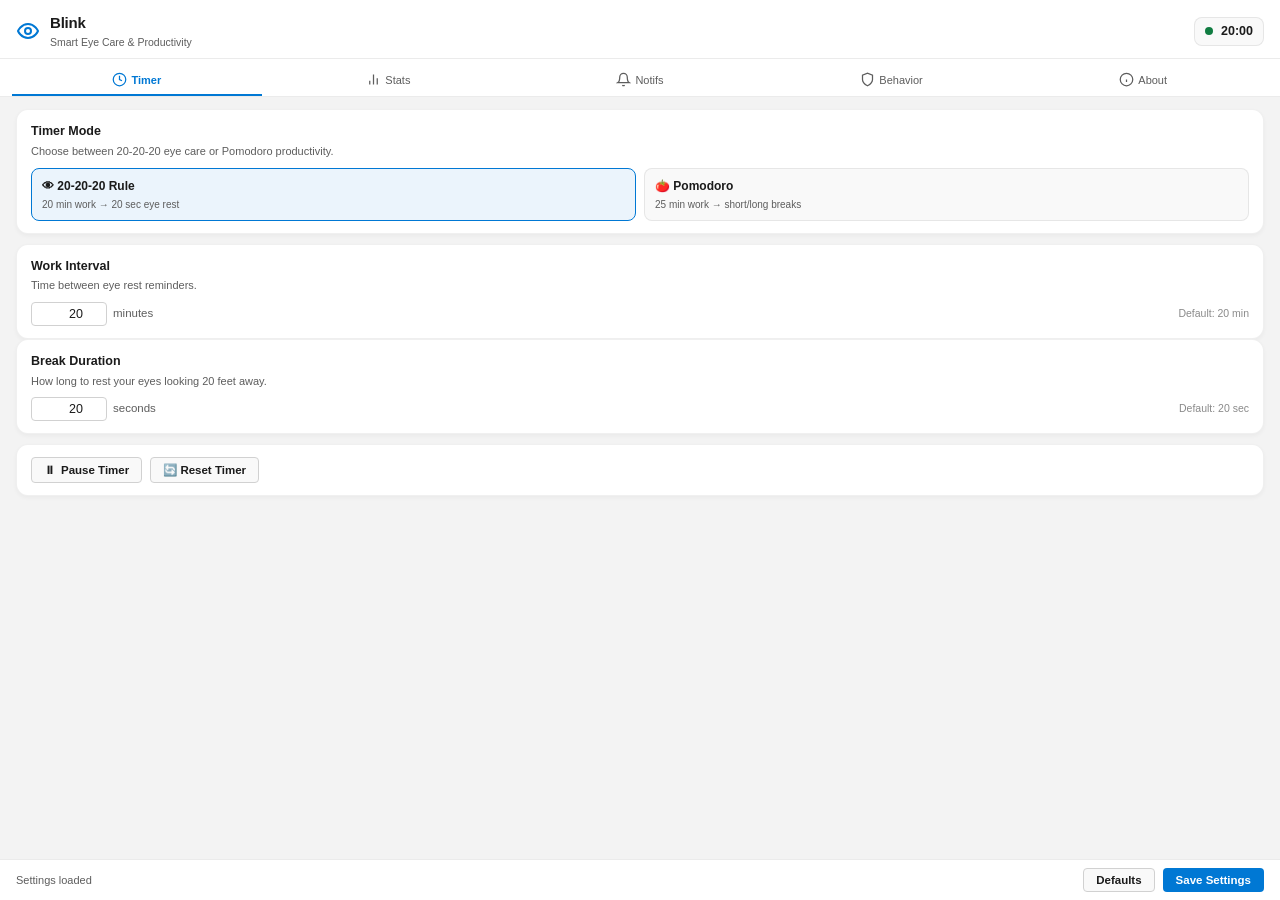
==== commit 23943741: "feat: complete v1.3.0 release (custom sounds, pomodoro mode, streak milestones, quiet hours, config " ====
--- a/src/index.html
+++ b/src/index.html
@@ -17,7 +17,7 @@
         </svg>
         <div>
           <h1 class="brand-title">Blink</h1>
-          <span class="brand-subtitle">20-20-20 Break Reminder</span>
+          <span class="brand-subtitle">Smart Eye Care & Productivity</span>
         </div>
       </div>
       <div class="timer-badge" id="timerBadge">
@@ -56,29 +56,100 @@
       <section class="tab-pane active" id="tab-timer">
         <div class="card">
           <div class="card-header">
-            <h3 class="card-title">Work Interval</h3>
-            <p class="card-desc">Time between eye rest reminders.</p>
-          </div>
-          <div class="control-row">
-            <div class="input-with-unit">
-              <input type="number" id="workDuration" min="1" max="180" value="20" class="fluent-input">
-              <span class="unit-label">minutes</span>
-            </div>
-            <span class="preset-hint">Default: 20 min</span>
-          </div>
-        </div>
-
-        <div class="card">
-          <div class="card-header">
-            <h3 class="card-title">Break Duration</h3>
-            <p class="card-desc">How long to rest your eyes looking 20 feet away.</p>
-          </div>
-          <div class="control-row">
-            <div class="input-with-unit">
-              <input type="number" id="breakDuration" min="5" max="300" value="20" class="fluent-input">
-              <span class="unit-label">seconds</span>
-            </div>
-            <span class="preset-hint">Default: 20 sec</span>
+            <h3 class="card-title">Timer Mode</h3>
+            <p class="card-desc">Choose between 20-20-20 eye care or Pomodoro productivity.</p>
+          </div>
+          <div class="mode-selector">
+            <label class="mode-option">
+              <input type="radio" name="timerMode" value="twentytwentytwenty" checked id="mode202020">
+              <div class="mode-card">
+                <span class="mode-title">👁 20-20-20 Rule</span>
+                <span class="mode-desc">20 min work &rarr; 20 sec eye rest</span>
+              </div>
+            </label>
+            <label class="mode-option">
+              <input type="radio" name="timerMode" value="pomodoro" id="modePomodoro">
+              <div class="mode-card">
+                <span class="mode-title">🍅 Pomodoro</span>
+                <span class="mode-desc">25 min work &rarr; short/long breaks</span>
+              </div>
+            </label>
+          </div>
+        </div>
+
+        <!-- 20-20-20 Controls -->
+        <div id="section202020">
+          <div class="card">
+            <div class="card-header">
+              <h3 class="card-title">Work Interval</h3>
+              <p class="card-desc">Time between eye rest reminders.</p>
+            </div>
+            <div class="control-row">
+              <div class="input-with-unit">
+                <input type="number" id="workDuration" min="1" max="180" value="20" class="fluent-input">
+                <span class="unit-label">minutes</span>
+              </div>
+              <span class="preset-hint">Default: 20 min</span>
+            </div>
+          </div>
+
+          <div class="card">
+            <div class="card-header">
+              <h3 class="card-title">Break Duration</h3>
+              <p class="card-desc">How long to rest your eyes looking 20 feet away.</p>
+            </div>
+            <div class="control-row">
+              <div class="input-with-unit">
+                <input type="number" id="breakDuration" min="5" max="300" value="20" class="fluent-input">
+                <span class="unit-label">seconds</span>
+              </div>
+              <span class="preset-hint">Default: 20 sec</span>
+            </div>
+          </div>
+        </div>
+
+        <!-- Pomodoro Controls -->
+        <div id="sectionPomodoro" style="display: none;">
+          <div class="card">
+            <div class="card-header">
+              <h3 class="card-title">Pomodoro Work Duration</h3>
+              <p class="card-desc">Focus interval before a break.</p>
+            </div>
+            <div class="control-row">
+              <div class="input-with-unit">
+                <input type="number" id="pomodoroWork" min="1" max="120" value="25" class="fluent-input">
+                <span class="unit-label">minutes</span>
+              </div>
+              <span class="preset-hint">Default: 25 min</span>
+            </div>
+          </div>
+
+          <div class="card">
+            <div class="card-header">
+              <h3 class="card-title">Break Durations</h3>
+              <p class="card-desc">Short break between cycles and long break after full set.</p>
+            </div>
+            <div class="control-row">
+              <label>Short Break:</label>
+              <div class="input-with-unit">
+                <input type="number" id="pomodoroShortBreak" min="1" max="30" value="5" class="fluent-input">
+                <span class="unit-label">minutes</span>
+              </div>
+            </div>
+            <div class="control-row nested-control">
+              <label>Long Break:</label>
+              <div class="input-with-unit">
+                <input type="number" id="pomodoroLongBreak" min="1" max="60" value="15" class="fluent-input">
+                <span class="unit-label">minutes</span>
+              </div>
+            </div>
+            <div class="control-row nested-control">
+              <label>Long break after:</label>
+              <div class="input-with-unit">
+                <input type="number" id="pomodoroCycles" min="1" max="12" value="4" class="fluent-input">
+                <span class="unit-label">cycles</span>
+              </div>
+            </div>
           </div>
         </div>
 
@@ -185,6 +256,20 @@
 
         <div class="card">
           <div class="card-header">
+            <h3 class="card-title">Custom Sound Chime</h3>
+            <p class="card-desc">Choose a custom audio file (.wav, .mp3, .ogg, .flac) or use built-in bell.</p>
+          </div>
+          <div class="sound-path-box">
+            <span class="sound-path-display" id="customSoundDisplay">Default: Built-in Bell Chime</span>
+            <div class="sound-actions">
+              <button class="fluent-button secondary small" id="btnBrowseSound">📁 Browse...</button>
+              <button class="fluent-button secondary small" id="btnClearSound" style="display: none;">✕ Clear</button>
+            </div>
+          </div>
+        </div>
+
+        <div class="card">
+          <div class="card-header">
             <h3 class="card-title">Snooze Duration</h3>
             <p class="card-desc">How long to delay a break when snoozed.</p>
           </div>
@@ -200,7 +285,7 @@
           <div class="toggle-row">
             <div>
               <h3 class="card-title">Audio Chime</h3>
-              <p class="card-desc">Play a soft bell chime when a break starts.</p>
+              <p class="card-desc">Play sound chime when a break starts.</p>
             </div>
             <label class="fluent-switch">
               <input type="checkbox" id="soundEnabled" checked>
@@ -254,6 +339,44 @@
           </div>
         </div>
 
+        <!-- Scheduled Quiet Hours -->
+        <div class="card">
+          <div class="toggle-row">
+            <div>
+              <h3 class="card-title">Scheduled Quiet Hours</h3>
+              <p class="card-desc">Auto-pause timer during scheduled times (e.g. lunch break).</p>
+            </div>
+            <label class="fluent-switch">
+              <input type="checkbox" id="quietHoursEnabled">
+              <span class="switch-slider"></span>
+            </label>
+          </div>
+
+          <div id="quietHoursControls" class="nested-control" style="display: none;">
+            <div class="control-row">
+              <label>Time Range:</label>
+              <div class="time-range-picker">
+                <input type="time" id="quietStart" value="12:00" class="fluent-input time-input">
+                <span class="unit-label">to</span>
+                <input type="time" id="quietEnd" value="13:00" class="fluent-input time-input">
+              </div>
+            </div>
+
+            <div class="control-row nested-control">
+              <label>Active Days:</label>
+              <div class="day-selector" id="daySelector">
+                <button type="button" class="day-btn" data-day="1">M</button>
+                <button type="button" class="day-btn" data-day="2">T</button>
+                <button type="button" class="day-btn" data-day="3">W</button>
+                <button type="button" class="day-btn" data-day="4">T</button>
+                <button type="button" class="day-btn" data-day="5">F</button>
+                <button type="button" class="day-btn" data-day="6">S</button>
+                <button type="button" class="day-btn" data-day="0">S</button>
+              </div>
+            </div>
+          </div>
+        </div>
+
         <div class="card">
           <div class="toggle-row">
             <div>
@@ -306,8 +429,23 @@
         <div class="card about-hero">
           <div class="about-logo">👁</div>
           <h2 class="about-app-name">Blink</h2>
-          <span class="version-tag">Version 1.2.0</span>
-          <p class="about-motto">Protect your vision with effortless 20-20-20 micro-breaks.</p>
+          <span class="version-tag">Version 1.3.0</span>
+          <p class="about-motto">Protect your vision with effortless 20-20-20 micro-breaks & Pomodoro.</p>
+        </div>
+
+        <div class="card">
+          <div class="card-header">
+            <h3 class="card-title">Configuration Management</h3>
+            <p class="card-desc">Backup or restore your settings as JSON.</p>
+          </div>
+          <div class="export-import-grid">
+            <button class="fluent-button secondary small" id="btnExportConfig">
+              📤 Export Settings...
+            </button>
+            <button class="fluent-button secondary small" id="btnImportConfig">
+              📥 Import Settings...
+            </button>
+          </div>
         </div>
 
         <div class="card">
@@ -350,6 +488,18 @@
         <button class="fluent-button primary" id="btnSaveConfig">Save Settings</button>
       </div>
     </footer>
+
+    <!-- Confirmation Modal Dialog -->
+    <div class="modal-overlay" id="confirmModal" style="display: none;">
+      <div class="modal-card">
+        <h3 class="modal-title">Reset Settings?</h3>
+        <p class="modal-desc">Are you sure you want to reset all Blink settings to their default values?</p>
+        <div class="modal-actions">
+          <button class="fluent-button secondary" id="btnCancelReset">Cancel</button>
+          <button class="fluent-button primary" id="btnConfirmReset">Reset to Defaults</button>
+        </div>
+      </div>
+    </div>
   </div>
 
   <script src="main.js"></script>
--- a/src/style.css
+++ b/src/style.css
@@ -260,6 +260,124 @@
   margin-top: 2px;
 }
 
+/* Mode Selector (20-20-20 vs Pomodoro) */
+.mode-selector {
+  display: flex;
+  gap: 8px;
+}
+
+.mode-option {
+  flex: 1;
+  display: flex;
+  cursor: pointer;
+}
+
+.mode-option input {
+  position: absolute;
+  opacity: 0;
+  pointer-events: none;
+}
+
+.mode-card {
+  flex: 1;
+  padding: 8px 10px;
+  background: var(--bg-card-secondary);
+  border: 1px solid var(--border-subtle);
+  border-radius: var(--radius-md);
+  transition: all 0.15s ease;
+  display: flex;
+  flex-direction: column;
+  gap: 2px;
+}
+
+.mode-option input:checked + .mode-card {
+  border-color: var(--accent);
+  background: rgba(0, 120, 212, 0.08);
+}
+
+.mode-title {
+  font-weight: 600;
+  font-size: 12px;
+}
+
+.mode-desc {
+  font-size: 10px;
+  color: var(--text-secondary);
+}
+
+/* Custom Sound Box */
+.sound-path-box {
+  display: flex;
+  align-items: center;
+  justify-content: space-between;
+  gap: 8px;
+  background: var(--bg-card-secondary);
+  padding: 6px 10px;
+  border-radius: var(--radius-sm);
+  border: 1px solid var(--border-subtle);
+}
+
+.sound-path-display {
+  font-size: 11px;
+  color: var(--text-secondary);
+  text-overflow: ellipsis;
+  overflow: hidden;
+  white-space: nowrap;
+  flex: 1;
+}
+
+.sound-actions {
+  display: flex;
+  gap: 4px;
+}
+
+/* Scheduled Quiet Hours */
+.time-range-picker {
+  display: flex;
+  align-items: center;
+  gap: 6px;
+}
+
+.time-input {
+  width: 90px !important;
+  text-align: center !important;
+}
+
+.day-selector {
+  display: flex;
+  gap: 4px;
+}
+
+.day-btn {
+  width: 26px;
+  height: 26px;
+  padding: 0;
+  border-radius: var(--radius-sm);
+  border: 1px solid var(--border-input);
+  background: var(--bg-card);
+  color: var(--text-secondary);
+  font-size: 11px;
+  font-weight: 600;
+  cursor: pointer;
+  transition: all 0.15s ease;
+}
+
+.day-btn.active {
+  background: var(--accent);
+  color: var(--accent-text);
+  border-color: var(--accent);
+}
+
+/* Export / Import Grid */
+.export-import-grid {
+  display: flex;
+  gap: 8px;
+}
+
+.export-import-grid button {
+  flex: 1;
+}
+
 /* Stats Tab */
 .stats-grid {
   display: grid;
@@ -769,3 +887,45 @@
   display: flex;
   gap: 8px;
 }
+
+/* Confirmation Modal Dialog */
+.modal-overlay {
+  position: fixed;
+  top: 0; left: 0; right: 0; bottom: 0;
+  background: rgba(0, 0, 0, 0.55);
+  backdrop-filter: blur(4px);
+  display: flex;
+  align-items: center;
+  justify-content: center;
+  z-index: 1000;
+}
+
+.modal-card {
+  background: var(--bg-card);
+  border: 1px solid var(--border-card);
+  border-radius: var(--radius-lg);
+  padding: 16px 18px;
+  width: 320px;
+  box-shadow: var(--shadow-card);
+  display: flex;
+  flex-direction: column;
+  gap: 10px;
+}
+
+.modal-title {
+  font-size: 14px;
+  font-weight: 600;
+}
+
+.modal-desc {
+  font-size: 12px;
+  color: var(--text-secondary);
+  line-height: 1.4;
+}
+
+.modal-actions {
+  display: flex;
+  justify-content: flex-end;
+  gap: 8px;
+  margin-top: 4px;
+}
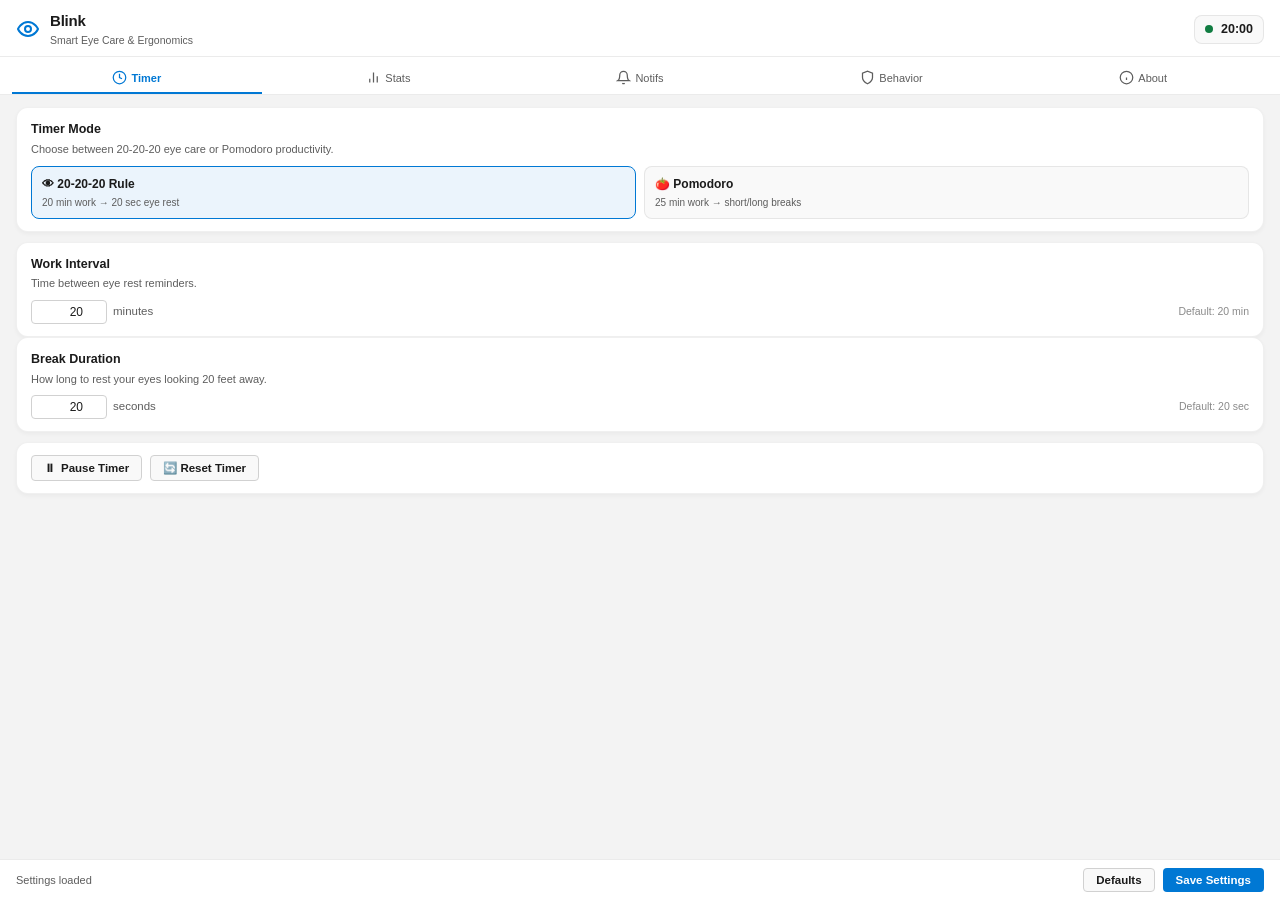
==== commit fa75668c: "feat: complete v1.4.0 release (7 notification styles, focus veil, ambient edge glow, eye exercises, " ====
--- a/src/index.html
+++ b/src/index.html
@@ -9,51 +9,51 @@
 <body>
   <div class="app-container">
     <!-- Header -->
-    <header class="app-header">
+    <header class="app-header" role="banner">
       <div class="header-brand">
-        <svg class="brand-icon" viewBox="0 0 24 24" fill="none" stroke="currentColor" stroke-width="2" stroke-linecap="round" stroke-linejoin="round">
+        <svg class="brand-icon" viewBox="0 0 24 24" fill="none" stroke="currentColor" stroke-width="2" stroke-linecap="round" stroke-linejoin="round" aria-hidden="true">
           <path d="M2 12s3-7 10-7 10 7 10 7-3 7-10 7-10-7-10-7Z"/>
           <circle cx="12" cy="12" r="3"/>
         </svg>
         <div>
           <h1 class="brand-title">Blink</h1>
-          <span class="brand-subtitle">Smart Eye Care & Productivity</span>
+          <span class="brand-subtitle">Smart Eye Care & Ergonomics</span>
         </div>
       </div>
-      <div class="timer-badge" id="timerBadge">
-        <span class="status-dot green" id="statusDot"></span>
+      <div class="timer-badge" id="timerBadge" aria-live="polite">
+        <span class="status-dot green" id="statusDot" aria-hidden="true"></span>
         <span id="headerCountdown">--:--</span>
       </div>
     </header>
 
     <!-- Navigation Tabs (5 Tabs) -->
-    <nav class="nav-tabs" role="tablist">
-      <button class="tab-btn active" data-tab="timer" role="tab" aria-selected="true" title="Timer Settings">
-        <svg viewBox="0 0 24 24" width="15" height="15" stroke="currentColor" fill="none" stroke-width="2"><circle cx="12" cy="12" r="10"/><polyline points="12 6 12 12 16 14"/></svg>
+    <nav class="nav-tabs" role="tablist" aria-label="Settings Navigation">
+      <button class="tab-btn active" data-tab="timer" role="tab" aria-selected="true" aria-controls="tab-timer" id="tab-btn-timer">
+        <svg viewBox="0 0 24 24" width="15" height="15" stroke="currentColor" fill="none" stroke-width="2" aria-hidden="true"><circle cx="12" cy="12" r="10"/><polyline points="12 6 12 12 16 14"/></svg>
         <span>Timer</span>
       </button>
-      <button class="tab-btn" data-tab="stats" role="tab" aria-selected="false" title="Break Stats & History">
-        <svg viewBox="0 0 24 24" width="15" height="15" stroke="currentColor" fill="none" stroke-width="2"><line x1="18" y1="20" x2="18" y2="10"/><line x1="12" y1="20" x2="12" y2="4"/><line x1="6" y1="20" x2="6" y2="14"/></svg>
+      <button class="tab-btn" data-tab="stats" role="tab" aria-selected="false" aria-controls="tab-stats" id="tab-btn-stats">
+        <svg viewBox="0 0 24 24" width="15" height="15" stroke="currentColor" fill="none" stroke-width="2" aria-hidden="true"><line x1="18" y1="20" x2="18" y2="10"/><line x1="12" y1="20" x2="12" y2="4"/><line x1="6" y1="20" x2="6" y2="14"/></svg>
         <span>Stats</span>
       </button>
-      <button class="tab-btn" data-tab="notifications" role="tab" aria-selected="false" title="Notification Preferences">
-        <svg viewBox="0 0 24 24" width="15" height="15" stroke="currentColor" fill="none" stroke-width="2"><path d="M18 8A6 6 0 0 0 6 8c0 7-3 9-3 9h18s-3-2-3-9"/><path d="M13.73 21a2 2 0 0 1-3.46 0"/></svg>
+      <button class="tab-btn" data-tab="notifications" role="tab" aria-selected="false" aria-controls="tab-notifications" id="tab-btn-notifications">
+        <svg viewBox="0 0 24 24" width="15" height="15" stroke="currentColor" fill="none" stroke-width="2" aria-hidden="true"><path d="M18 8A6 6 0 0 0 6 8c0 7-3 9-3 9h18s-3-2-3-9"/><path d="M13.73 21a2 2 0 0 1-3.46 0"/></svg>
         <span>Notifs</span>
       </button>
-      <button class="tab-btn" data-tab="behavior" role="tab" aria-selected="false" title="System Behavior & Hotkeys">
-        <svg viewBox="0 0 24 24" width="15" height="15" stroke="currentColor" fill="none" stroke-width="2"><path d="M12 22s8-4 8-10V5l-8-3-8 3v7c0 6 8 10 8 10z"/></svg>
+      <button class="tab-btn" data-tab="behavior" role="tab" aria-selected="false" aria-controls="tab-behavior" id="tab-btn-behavior">
+        <svg viewBox="0 0 24 24" width="15" height="15" stroke="currentColor" fill="none" stroke-width="2" aria-hidden="true"><path d="M12 22s8-4 8-10V5l-8-3-8 3v7c0 6 8 10 8 10z"/></svg>
         <span>Behavior</span>
       </button>
-      <button class="tab-btn" data-tab="about" role="tab" aria-selected="false" title="About & Updates">
-        <svg viewBox="0 0 24 24" width="15" height="15" stroke="currentColor" fill="none" stroke-width="2"><circle cx="12" cy="12" r="10"/><line x1="12" y1="16" x2="12" y2="12"/><line x1="12" y1="8" x2="12.01" y2="8"/></svg>
+      <button class="tab-btn" data-tab="about" role="tab" aria-selected="false" aria-controls="tab-about" id="tab-btn-about">
+        <svg viewBox="0 0 24 24" width="15" height="15" stroke="currentColor" fill="none" stroke-width="2" aria-hidden="true"><circle cx="12" cy="12" r="10"/><line x1="12" y1="16" x2="12" y2="12"/><line x1="12" y1="8" x2="12.01" y2="8"/></svg>
         <span>About</span>
       </button>
     </nav>
 
     <!-- Content Sections -->
-    <main class="tab-content-container">
+    <main class="tab-content-container" role="main">
       <!-- 1. Timer Tab -->
-      <section class="tab-pane active" id="tab-timer">
+      <section class="tab-pane active" id="tab-timer" role="tabpanel" aria-labelledby="tab-btn-timer">
         <div class="card">
           <div class="card-header">
             <h3 class="card-title">Timer Mode</h3>
@@ -86,7 +86,7 @@
             </div>
             <div class="control-row">
               <div class="input-with-unit">
-                <input type="number" id="workDuration" min="1" max="180" value="20" class="fluent-input">
+                <input type="number" id="workDuration" min="1" max="180" value="20" class="fluent-input" aria-label="Work Duration Minutes">
                 <span class="unit-label">minutes</span>
               </div>
               <span class="preset-hint">Default: 20 min</span>
@@ -100,7 +100,7 @@
             </div>
             <div class="control-row">
               <div class="input-with-unit">
-                <input type="number" id="breakDuration" min="5" max="300" value="20" class="fluent-input">
+                <input type="number" id="breakDuration" min="5" max="300" value="20" class="fluent-input" aria-label="Break Duration Seconds">
                 <span class="unit-label">seconds</span>
               </div>
               <span class="preset-hint">Default: 20 sec</span>
@@ -117,7 +117,7 @@
             </div>
             <div class="control-row">
               <div class="input-with-unit">
-                <input type="number" id="pomodoroWork" min="1" max="120" value="25" class="fluent-input">
+                <input type="number" id="pomodoroWork" min="1" max="120" value="25" class="fluent-input" aria-label="Pomodoro Work Duration Minutes">
                 <span class="unit-label">minutes</span>
               </div>
               <span class="preset-hint">Default: 25 min</span>
@@ -130,21 +130,21 @@
               <p class="card-desc">Short break between cycles and long break after full set.</p>
             </div>
             <div class="control-row">
-              <label>Short Break:</label>
+              <label for="pomodoroShortBreak">Short Break:</label>
               <div class="input-with-unit">
                 <input type="number" id="pomodoroShortBreak" min="1" max="30" value="5" class="fluent-input">
                 <span class="unit-label">minutes</span>
               </div>
             </div>
             <div class="control-row nested-control">
-              <label>Long Break:</label>
+              <label for="pomodoroLongBreak">Long Break:</label>
               <div class="input-with-unit">
                 <input type="number" id="pomodoroLongBreak" min="1" max="60" value="15" class="fluent-input">
                 <span class="unit-label">minutes</span>
               </div>
             </div>
             <div class="control-row nested-control">
-              <label>Long break after:</label>
+              <label for="pomodoroCycles">Long break after:</label>
               <div class="input-with-unit">
                 <input type="number" id="pomodoroCycles" min="1" max="12" value="4" class="fluent-input">
                 <span class="unit-label">cycles</span>
@@ -166,7 +166,7 @@
       </section>
 
       <!-- 2. Stats Tab -->
-      <section class="tab-pane" id="tab-stats">
+      <section class="tab-pane" id="tab-stats" role="tabpanel" aria-labelledby="tab-btn-stats">
         <div class="stats-grid">
           <div class="stat-tile">
             <span class="stat-value" id="statToday">0</span>
@@ -195,39 +195,102 @@
             <button class="fluent-button secondary small" id="btnRefreshStats" title="Refresh Statistics">🔄 Refresh</button>
           </div>
           <div class="canvas-wrapper">
-            <canvas id="statsChart" width="380" height="130"></canvas>
+            <canvas id="statsChart" width="380" height="130" role="img" aria-label="7-Day Break Activity Chart"></canvas>
           </div>
         </div>
       </section>
 
       <!-- 3. Notifications Tab -->
-      <section class="tab-pane" id="tab-notifications">
+      <section class="tab-pane" id="tab-notifications" role="tabpanel" aria-labelledby="tab-btn-notifications">
         <div class="card">
           <div class="card-header">
             <h3 class="card-title">Notification Style</h3>
-            <p class="card-desc">Select how Blink alerts you when it's time for a break.</p>
+            <p class="card-desc">Choose from 7 visual & acoustic reminder experiences.</p>
           </div>
           <div class="radio-group">
             <label class="radio-option">
               <input type="radio" name="notificationStyle" value="toast" checked>
               <div class="radio-card">
-                <span class="radio-title">Windows Toast</span>
+                <span class="radio-title">🔔 Windows Toast</span>
                 <span class="radio-desc">Native Windows 11 notification banner.</span>
               </div>
             </label>
             <label class="radio-option">
               <input type="radio" name="notificationStyle" value="overlay">
               <div class="radio-card">
-                <span class="radio-title">Screen Overlay</span>
-                <span class="radio-desc">Gentle corner prompt with direct Snooze button.</span>
+                <span class="radio-title">↘️ Screen Overlay (Corner)</span>
+                <span class="radio-desc">Gentle corner prompt with direct Snooze & Dismiss buttons.</span>
+              </div>
+            </label>
+            <label class="radio-option">
+              <input type="radio" name="notificationStyle" value="floatingisland">
+              <div class="radio-card">
+                <span class="radio-title">🏝️ Floating Top Island</span>
+                <span class="radio-desc">Sleek top-center banner with micro countdown & controls.</span>
+              </div>
+            </label>
+            <label class="radio-option">
+              <input type="radio" name="notificationStyle" value="focusveil">
+              <div class="radio-card">
+                <span class="radio-title">🌫️ Full-Screen Focus Veil</span>
+                <span class="radio-desc">Fullscreen screen dimmer with breathing guide & eye exercises.</span>
+              </div>
+            </label>
+            <label class="radio-option">
+              <input type="radio" name="notificationStyle" value="edgepulse">
+              <div class="radio-card">
+                <span class="radio-title">🌈 Ambient Screen Edge Glow</span>
+                <span class="radio-desc">Glowing breathing border around screen edges without blocking clicks.</span>
+              </div>
+            </label>
+            <label class="radio-option">
+              <input type="radio" name="notificationStyle" value="audioonly">
+              <div class="radio-card">
+                <span class="radio-title">🎧 Audio-Only Whisper Mode</span>
+                <span class="radio-desc">Zero visual popups. Dual-chime flow so you can close your eyes.</span>
               </div>
             </label>
             <label class="radio-option">
               <input type="radio" name="notificationStyle" value="tray">
               <div class="radio-card">
-                <span class="radio-title">System Tray Tip</span>
-                <span class="radio-desc">Subtle balloon alert directly from the tray icon.</span>
-              </div>
+                <span class="radio-title">💬 System Tray Balloon</span>
+                <span class="radio-desc">Subtle alert directly from the taskbar tray icon.</span>
+              </div>
+            </label>
+          </div>
+        </div>
+
+        <!-- Focus Veil & Immersion Options -->
+        <div class="card" id="veilOptionsCard">
+          <div class="card-header">
+            <h3 class="card-title">Focus Veil & Immersion Settings</h3>
+            <p class="card-desc">Configure screen dimming depth and wellness guidance.</p>
+          </div>
+          <div class="control-row">
+            <label for="veilOpacity">Veil Dimmer Opacity:</label>
+            <div class="slider-row-inline">
+              <input type="range" id="veilOpacity" min="0.2" max="0.9" step="0.1" value="0.5" class="fluent-slider">
+              <span class="slider-value" id="veilOpacityValue">50%</span>
+            </div>
+          </div>
+          <div class="toggle-row nested-control">
+            <div>
+              <span class="card-title-sm">Guided Eye Exercises</span>
+              <p class="card-desc-sm">Show guided eye stretch animations (Look Left, Right, Up, Down, Blink).</p>
+            </div>
+            <label class="fluent-switch">
+              <input type="checkbox" id="eyeExercisesEnabled" checked>
+              <span class="switch-slider"></span>
+            </label>
+          </div>
+          <div class="toggle-row nested-control">
+            <div>
+              <span class="card-title-sm">Strict / Enforced Break Mode</span>
+              <p class="card-desc-sm">Locks early dismissal for the first 10 seconds (Esc key exits).</p>
+            </div>
+            <label class="fluent-switch">
+              <input type="checkbox" id="strictModeEnabled">
+              <span class="switch-slider"></span>
             </label>
           </div>
         </div>
@@ -294,9 +357,9 @@
           </div>
 
           <div class="slider-row" id="volumeControlRow">
-            <span class="slider-icon">🔈</span>
-            <input type="range" id="soundVolume" min="0" max="1" step="0.05" value="0.5" class="fluent-slider">
-            <span class="slider-icon">🔊</span>
+            <span class="slider-icon" aria-hidden="true">🔈</span>
+            <input type="range" id="soundVolume" min="0" max="1" step="0.05" value="0.5" class="fluent-slider" aria-label="Audio Chime Volume">
+            <span class="slider-icon" aria-hidden="true">🔊</span>
             <span class="slider-value" id="volumeValue">50%</span>
           </div>
 
@@ -308,18 +371,84 @@
       </section>
 
       <!-- 4. Behavior Tab -->
-      <section class="tab-pane" id="tab-behavior">
-        <div class="card">
-          <div class="card-header">
-            <h3 class="card-title">Theme & Appearance</h3>
-            <p class="card-desc">Override application color theme.</p>
+      <section class="tab-pane" id="tab-behavior" role="tabpanel" aria-labelledby="tab-btn-behavior">
+        <!-- Ergonomics & Wellness Reminders -->
+        <div class="card">
+          <div class="card-header">
+            <h3 class="card-title">Hydration & Posture Reminders</h3>
+            <p class="card-desc">Secondary wellness micro-alerts to keep you healthy while working.</p>
+          </div>
+          <div class="toggle-row">
+            <div>
+              <span class="card-title-sm">💧 Hydration Reminder</span>
+              <p class="card-desc-sm">Remind to drink water.</p>
+            </div>
+            <label class="fluent-switch">
+              <input type="checkbox" id="hydrationEnabled">
+              <span class="switch-slider"></span>
+            </label>
+          </div>
+          <div class="control-row nested-control" id="hydrationRow" style="display: none;">
+            <label for="hydrationInterval">Interval:</label>
+            <div class="input-with-unit">
+              <input type="number" id="hydrationInterval" min="5" max="240" value="45" class="fluent-input">
+              <span class="unit-label">minutes</span>
+              <button class="fluent-button secondary small" id="btnTestHydration">Test</button>
+            </div>
+          </div>
+
+          <div class="toggle-row nested-control">
+            <div>
+              <span class="card-title-sm">🪑 Posture Check</span>
+              <p class="card-desc-sm">Remind to sit up straight and relax shoulders.</p>
+            </div>
+            <label class="fluent-switch">
+              <input type="checkbox" id="postureEnabled">
+              <span class="switch-slider"></span>
+            </label>
+          </div>
+          <div class="control-row nested-control" id="postureRow" style="display: none;">
+            <label for="postureInterval">Interval:</label>
+            <div class="input-with-unit">
+              <input type="number" id="postureInterval" min="5" max="240" value="30" class="fluent-input">
+              <span class="unit-label">minutes</span>
+              <button class="fluent-button secondary small" id="btnTestPosture">Test</button>
+            </div>
+          </div>
+        </div>
+
+        <!-- Accessibility & UI Customization -->
+        <div class="card">
+          <div class="card-header">
+            <h3 class="card-title">Accessibility & Appearance</h3>
+            <p class="card-desc">Themes, contrast modes, and text scaling.</p>
           </div>
           <div class="control-row">
+            <label for="themeSelect">Theme:</label>
             <select id="themeSelect" class="fluent-select">
               <option value="system">Windows System Default</option>
               <option value="dark">Dark Theme</option>
               <option value="light">Light Theme</option>
+              <option value="highcontrast">High Contrast (WCAG AAA)</option>
             </select>
+          </div>
+          <div class="control-row nested-control">
+            <label for="uiScaleSelect">UI Text Scale:</label>
+            <select id="uiScaleSelect" class="fluent-select">
+              <option value="100%">100% (Default)</option>
+              <option value="125%">125% (Large)</option>
+              <option value="150%">150% (Extra Large)</option>
+            </select>
+          </div>
+          <div class="toggle-row nested-control">
+            <div>
+              <span class="card-title-sm">Reduced Motion</span>
+              <p class="card-desc-sm">Disable animations and transition effects.</p>
+            </div>
+            <label class="fluent-switch">
+              <input type="checkbox" id="reducedMotion">
+              <span class="switch-slider"></span>
+            </label>
           </div>
         </div>
 
@@ -365,13 +494,13 @@
             <div class="control-row nested-control">
               <label>Active Days:</label>
               <div class="day-selector" id="daySelector">
-                <button type="button" class="day-btn" data-day="1">M</button>
-                <button type="button" class="day-btn" data-day="2">T</button>
-                <button type="button" class="day-btn" data-day="3">W</button>
-                <button type="button" class="day-btn" data-day="4">T</button>
-                <button type="button" class="day-btn" data-day="5">F</button>
-                <button type="button" class="day-btn" data-day="6">S</button>
-                <button type="button" class="day-btn" data-day="0">S</button>
+                <button type="button" class="day-btn" data-day="1" aria-label="Monday">M</button>
+                <button type="button" class="day-btn" data-day="2" aria-label="Tuesday">T</button>
+                <button type="button" class="day-btn" data-day="3" aria-label="Wednesday">W</button>
+                <button type="button" class="day-btn" data-day="4" aria-label="Thursday">T</button>
+                <button type="button" class="day-btn" data-day="5" aria-label="Friday">F</button>
+                <button type="button" class="day-btn" data-day="6" aria-label="Saturday">S</button>
+                <button type="button" class="day-btn" data-day="0" aria-label="Sunday">S</button>
               </div>
             </div>
           </div>
@@ -425,11 +554,11 @@
       </section>
 
       <!-- 5. About Tab -->
-      <section class="tab-pane" id="tab-about">
+      <section class="tab-pane" id="tab-about" role="tabpanel" aria-labelledby="tab-btn-about">
         <div class="card about-hero">
-          <div class="about-logo">👁</div>
+          <div class="about-logo" aria-hidden="true">👁</div>
           <h2 class="about-app-name">Blink</h2>
-          <span class="version-tag">Version 1.3.0</span>
+          <span class="version-tag">Version 1.4.0</span>
           <p class="about-motto">Protect your vision with effortless 20-20-20 micro-breaks & Pomodoro.</p>
         </div>
 
@@ -479,8 +608,8 @@
     </main>
 
     <!-- Footer Action Bar -->
-    <footer class="app-footer">
-      <div class="footer-status" id="footerStatus">
+    <footer class="app-footer" role="contentinfo">
+      <div class="footer-status" id="footerStatus" aria-live="polite">
         <span class="status-text">Ready</span>
       </div>
       <div class="footer-actions">
@@ -490,9 +619,9 @@
     </footer>
 
     <!-- Confirmation Modal Dialog -->
-    <div class="modal-overlay" id="confirmModal" style="display: none;">
+    <div class="modal-overlay" id="confirmModal" style="display: none;" role="dialog" aria-modal="true" aria-labelledby="modalTitle">
       <div class="modal-card">
-        <h3 class="modal-title">Reset Settings?</h3>
+        <h3 class="modal-title" id="modalTitle">Reset Settings?</h3>
         <p class="modal-desc">Are you sure you want to reset all Blink settings to their default values?</p>
         <div class="modal-actions">
           <button class="fluent-button secondary" id="btnCancelReset">Cancel</button>
--- a/src/style.css
+++ b/src/style.css
@@ -1,4 +1,4 @@
-/* Blink — Windows 11 Fluent Design Styling */
+/* Blink — Windows 11 Fluent Design Styling (v1.4.0) */
 
 :root {
   --bg-app: #f3f3f3;
@@ -23,6 +23,7 @@
   --color-green: #107c41;
   --color-yellow: #f2c80f;
   --color-red: #d13438;
+  --base-font-size: 13px;
 }
 
 @media (prefers-color-scheme: dark) {
@@ -48,7 +49,7 @@
   }
 }
 
-/* Explicit Dark Theme Override */
+/* Explicit Dark Theme */
 html[data-theme="dark"] {
   --bg-app: #202020;
   --bg-card: #2d2d2d;
@@ -70,7 +71,7 @@
   --color-red: #f36c70;
 }
 
-/* Explicit Light Theme Override */
+/* Explicit Light Theme */
 html[data-theme="light"] {
   --bg-app: #f3f3f3;
   --bg-card: #ffffff;
@@ -92,6 +93,43 @@
   --color-red: #d13438;
 }
 
+/* High Contrast (WCAG AAA Compliant) */
+html[data-theme="highcontrast"] {
+  --bg-app: #000000;
+  --bg-card: #0c0c0c;
+  --bg-card-secondary: #1a1a1a;
+  --text-primary: #ffffff;
+  --text-secondary: #ffff00;
+  --text-tertiary: #00ffff;
+  --accent: #00ffff;
+  --accent-hover: #80ffff;
+  --accent-active: #00cccc;
+  --accent-text: #000000;
+  --border-subtle: #ffffff;
+  --border-card: #ffffff;
+  --border-input: #ffffff;
+  --shadow-subtle: none;
+  --shadow-card: none;
+  --color-green: #00ff00;
+  --color-yellow: #ffff00;
+  --color-red: #ff0055;
+}
+
+/* UI Text Scaling */
+html[data-scale="125%"] {
+  --base-font-size: 15px;
+}
+
+html[data-scale="150%"] {
+  --base-font-size: 17px;
+}
+
+/* Reduced Motion Override */
+html.reduced-motion * {
+  animation: none !important;
+  transition: none !important;
+}
+
 * {
   box-sizing: border-box;
   margin: 0;
@@ -105,7 +143,7 @@
   color: var(--text-primary);
   line-height: 1.5;
   overflow: hidden;
-  font-size: 13px;
+  font-size: var(--base-font-size);
   -webkit-font-smoothing: antialiased;
 }
 
@@ -121,7 +159,7 @@
   display: flex;
   justify-content: space-between;
   align-items: center;
-  padding: 12px 16px 8px;
+  padding: 10px 16px 8px;
   border-bottom: 1px solid var(--border-subtle);
   background: var(--bg-card);
 }
@@ -254,10 +292,22 @@
   color: var(--text-primary);
 }
 
+.card-title-sm {
+  font-size: 11.5px;
+  font-weight: 600;
+  color: var(--text-primary);
+}
+
 .card-desc {
   font-size: 11px;
   color: var(--text-secondary);
   margin-top: 2px;
+}
+
+.card-desc-sm {
+  font-size: 10.5px;
+  color: var(--text-secondary);
+  margin-top: 1px;
 }
 
 /* Mode Selector (20-20-20 vs Pomodoro) */
@@ -465,7 +515,7 @@
 .fluent-input {
   width: 76px;
   padding: 4px 8px;
-  font-size: 12.5px;
+  font-size: 12px;
   font-family: inherit;
   font-weight: 500;
   border: 1px solid var(--border-input);
@@ -477,9 +527,8 @@
 }
 
 .fluent-input:focus {
-  outline: none;
+  outline: 2px solid var(--accent);
   border-color: var(--accent);
-  box-shadow: 0 0 0 2px rgba(0, 120, 212, 0.2);
 }
 
 .fluent-select {
@@ -498,6 +547,7 @@
 
 .fluent-select:focus {
   border-color: var(--accent);
+  outline: 2px solid var(--accent);
 }
 
 .fluent-textarea {
@@ -517,7 +567,7 @@
 
 .fluent-textarea:focus {
   border-color: var(--accent);
-  box-shadow: 0 0 0 2px rgba(0, 120, 212, 0.2);
+  outline: 2px solid var(--accent);
 }
 
 .unit-label {
@@ -633,11 +683,11 @@
 
 .radio-title {
   font-weight: 600;
-  font-size: 12px;
+  font-size: 11.5px;
 }
 
 .radio-desc {
-  font-size: 10.5px;
+  font-size: 10px;
   color: var(--text-secondary);
 }
 
@@ -647,6 +697,13 @@
   align-items: center;
   gap: 8px;
   margin: 10px 0 4px;
+}
+
+.slider-row-inline {
+  display: flex;
+  align-items: center;
+  gap: 8px;
+  width: 150px;
 }
 
 .fluent-slider {
